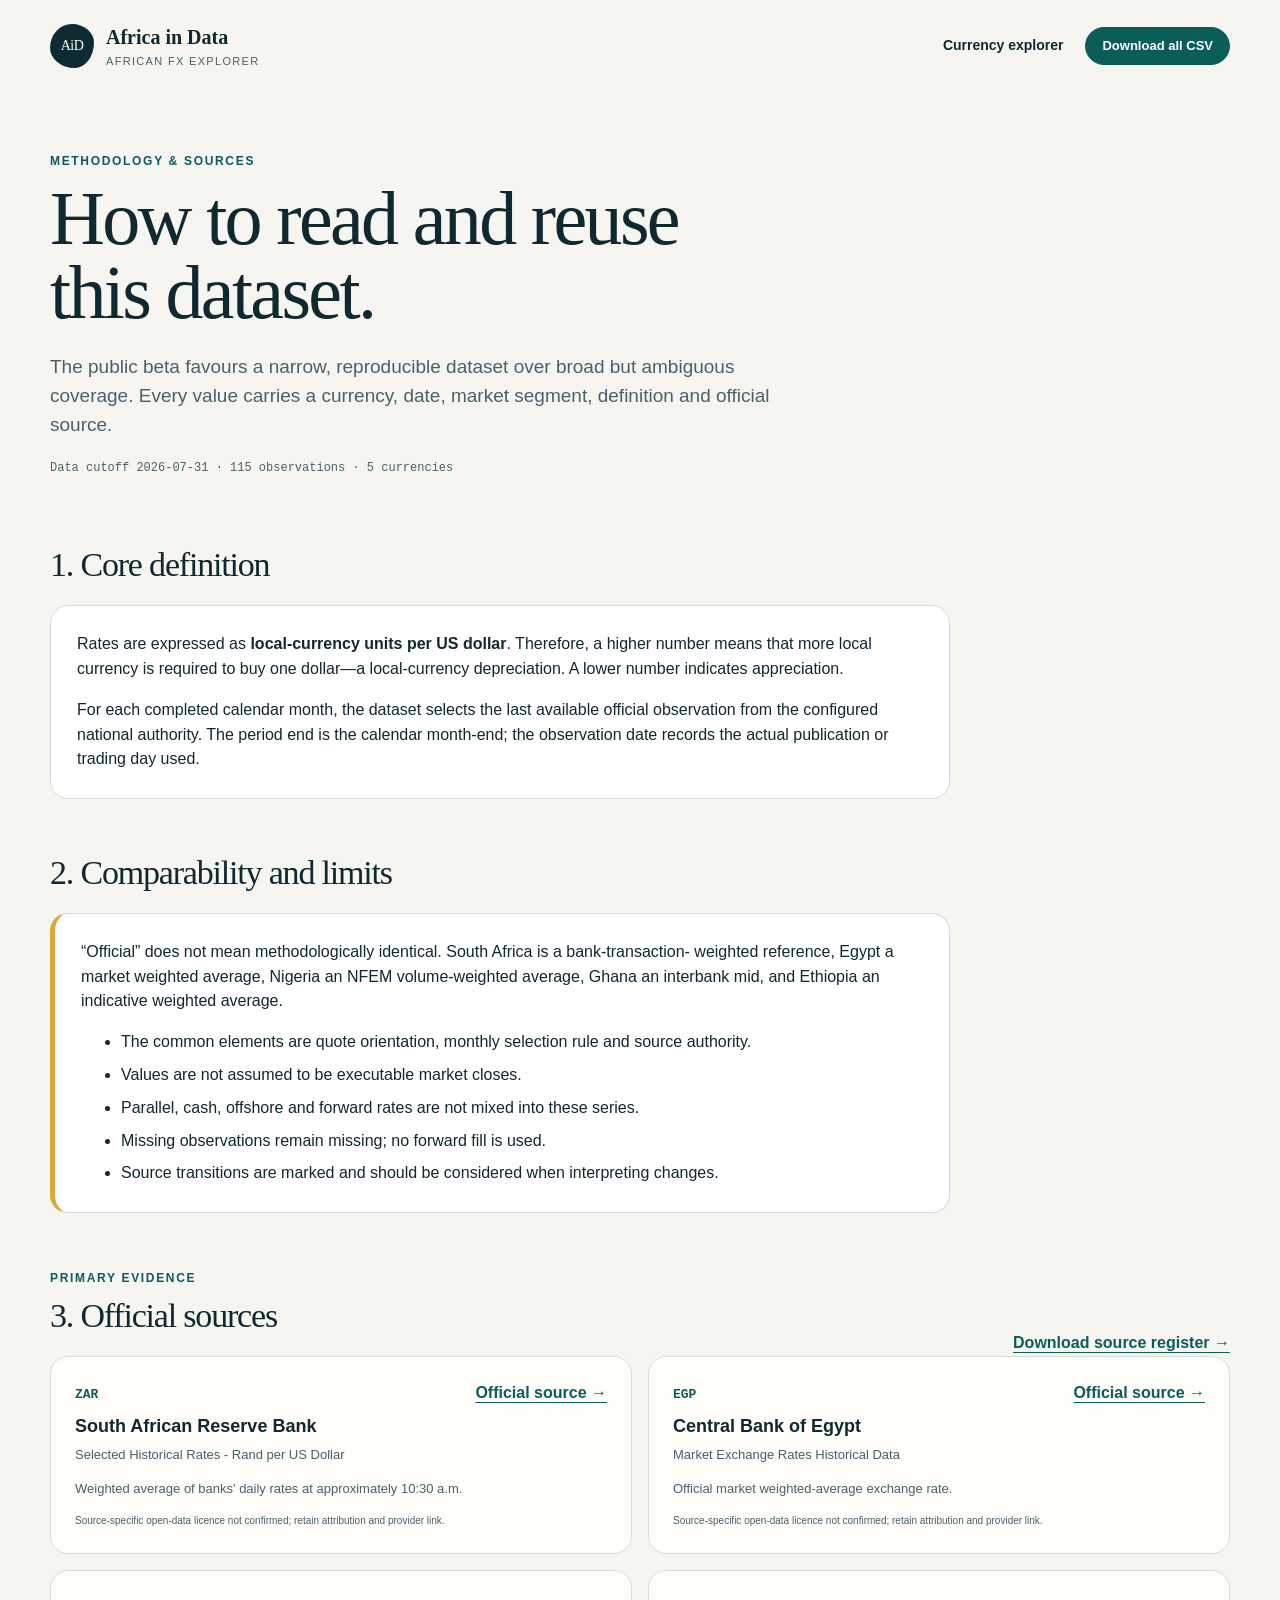
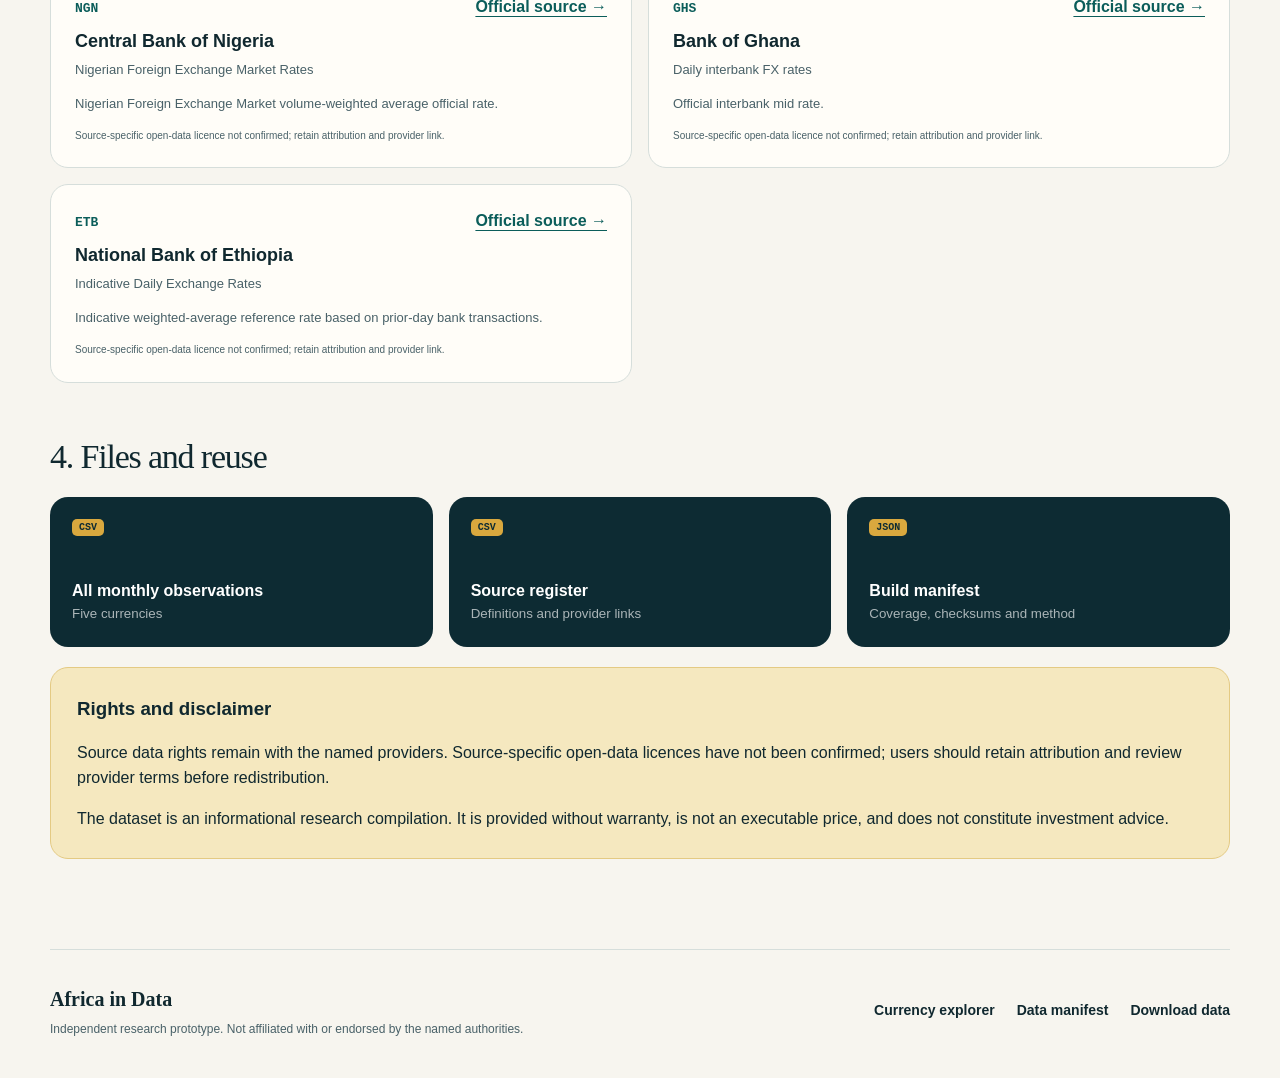
==== methodology.html @ 6bd26acb "Publish July 2026 African FX data" ====
<!doctype html>
<html lang="en">
  <head>
    <meta charset="utf-8" />
    <meta name="viewport" content="width=device-width, initial-scale=1" />
    <meta
      name="description"
      content="Methodology, definitions, coverage and official sources for the Africa in Data FX Explorer."
    />
    <meta name="theme-color" content="#0d2b33" />
    <title>Methodology &amp; sources — Africa in Data</title>
    <link rel="stylesheet" href="assets/styles.css" />
    <script src="assets/methodology.js" defer></script>
  </head>
  <body>
    <a class="skip-link" href="#methodology">Skip to methodology</a>
    <header class="site-header">
      <a class="brand" href="./" aria-label="Africa in Data home">
        <span class="brand-mark" aria-hidden="true">AiD</span>
        <span>
          <strong>Africa in Data</strong>
          <small>African FX Explorer</small>
        </span>
      </a>
      <nav aria-label="Primary navigation">
        <a href="./">Currency explorer</a>
        <a class="button button-small" href="data/fx_monthly.csv" download>Download all CSV</a>
      </nav>
    </header>

    <main id="methodology" class="methodology-page">
      <section class="methodology-hero">
        <p class="eyebrow">Methodology &amp; sources</p>
        <h1>How to read and reuse this dataset.</h1>
        <p>
          The public beta favours a narrow, reproducible dataset over broad but ambiguous coverage.
          Every value carries a currency, date, market segment, definition and official source.
        </p>
        <p id="methodology-status" class="data-status" aria-live="polite">Loading data manifest…</p>
      </section>

      <section class="method-section" aria-labelledby="definition-heading">
        <h2 id="definition-heading">1. Core definition</h2>
        <div class="prose-card">
          <p>
            Rates are expressed as <strong>local-currency units per US dollar</strong>. Therefore, a
            higher number means that more local currency is required to buy one dollar—a local-currency
            depreciation. A lower number indicates appreciation.
          </p>
          <p>
            For each completed calendar month, the dataset selects the last available official
            observation from the configured national authority. The period end is the calendar
            month-end; the observation date records the actual publication or trading day used.
          </p>
        </div>
      </section>

      <section class="method-section" aria-labelledby="comparison-heading">
        <h2 id="comparison-heading">2. Comparability and limits</h2>
        <div class="prose-card callout-card">
          <p>
            “Official” does not mean methodologically identical. South Africa is a bank-transaction-
            weighted reference, Egypt a market weighted average, Nigeria an NFEM volume-weighted
            average, Ghana an interbank mid, and Ethiopia an indicative weighted average.
          </p>
          <ul>
            <li>The common elements are quote orientation, monthly selection rule and source authority.</li>
            <li>Values are not assumed to be executable market closes.</li>
            <li>Parallel, cash, offshore and forward rates are not mixed into these series.</li>
            <li>Missing observations remain missing; no forward fill is used.</li>
            <li>Source transitions are marked and should be considered when interpreting changes.</li>
          </ul>
        </div>
      </section>

      <section class="method-section" aria-labelledby="sources-heading">
        <div class="section-heading">
          <div>
            <p class="eyebrow">Primary evidence</p>
            <h2 id="sources-heading">3. Official sources</h2>
          </div>
          <a class="text-link" href="data/sources.csv" download>Download source register →</a>
        </div>
        <div id="source-list" class="source-list"></div>
      </section>

      <section class="method-section" aria-labelledby="downloads-heading">
        <h2 id="downloads-heading">4. Files and reuse</h2>
        <div class="download-grid">
          <a class="download-card" href="data/fx_monthly.csv" download>
            <span>CSV</span><strong>All monthly observations</strong><small>Five currencies</small>
          </a>
          <a class="download-card" href="data/sources.csv" download>
            <span>CSV</span><strong>Source register</strong><small>Definitions and provider links</small>
          </a>
          <a class="download-card" href="data/manifest.json">
            <span>JSON</span><strong>Build manifest</strong><small>Coverage, checksums and method</small>
          </a>
        </div>
        <div class="prose-card rights-card">
          <h3>Rights and disclaimer</h3>
          <p id="rights-notice">
            Source data rights remain with the named providers. Source-specific open-data licences
            have not been confirmed. Retain attribution and review the provider's terms before
            redistributing the data.
          </p>
          <p>
            The dataset is an informational research compilation. It is provided without warranty,
            is not an executable price, and does not constitute investment advice.
          </p>
        </div>
      </section>
    </main>

    <footer>
      <div>
        <strong>Africa in Data</strong>
        <p>Independent research prototype. Not affiliated with or endorsed by the named authorities.</p>
      </div>
      <div class="footer-links">
        <a href="./">Currency explorer</a>
        <a href="data/manifest.json">Data manifest</a>
        <a href="data/fx_monthly.csv" download>Download data</a>
      </div>
    </footer>
  </body>
</html>
---- assets/styles.css ----
:root {
  --ink: #10282f;
  --ink-soft: #496168;
  --paper: #f7f5ef;
  --surface: #fffdf8;
  --surface-soft: #e9f0ed;
  --deep: #0d2b33;
  --teal: #137d78;
  --teal-dark: #0b5d5a;
  --gold: #d9a83e;
  --gold-soft: #f5e8bf;
  --line: #d6dedb;
  --danger: #9b3d32;
  --shadow: 0 18px 45px rgba(16, 40, 47, 0.08);
  --radius: 18px;
  --mono: ui-monospace, SFMono-Regular, Menlo, Monaco, Consolas, monospace;
  --sans: Inter, ui-sans-serif, -apple-system, BlinkMacSystemFont, "Segoe UI", sans-serif;
}

* {
  box-sizing: border-box;
}

html {
  scroll-behavior: smooth;
}

body {
  margin: 0;
  color: var(--ink);
  background: var(--paper);
  font-family: var(--sans);
  line-height: 1.55;
}

a {
  color: inherit;
}

button,
a {
  -webkit-tap-highlight-color: transparent;
}

button:focus-visible,
a:focus-visible,
[tabindex]:focus-visible {
  outline: 3px solid var(--gold);
  outline-offset: 3px;
}

.skip-link {
  position: fixed;
  z-index: 100;
  top: 12px;
  left: 12px;
  padding: 10px 14px;
  color: #fff;
  background: var(--deep);
  border-radius: 8px;
  transform: translateY(-160%);
}

.skip-link:focus {
  transform: translateY(0);
}

.site-header {
  width: min(1180px, calc(100% - 40px));
  margin: 0 auto;
  padding: 22px 0;
  display: flex;
  align-items: center;
  justify-content: space-between;
  gap: 24px;
}

.brand {
  display: inline-flex;
  align-items: center;
  gap: 12px;
  text-decoration: none;
}

.brand-mark {
  width: 44px;
  height: 44px;
  display: grid;
  place-items: center;
  color: #fff;
  background: var(--deep);
  border-radius: 50% 50% 44% 56% / 54% 42% 58% 46%;
  font-family: Georgia, serif;
  font-size: 14px;
  letter-spacing: -0.04em;
}

.brand strong,
.brand small {
  display: block;
}

.brand strong {
  font-family: Georgia, "Times New Roman", serif;
  font-size: 20px;
}

.brand small {
  color: var(--ink-soft);
  font-size: 11px;
  letter-spacing: 0.12em;
  text-transform: uppercase;
}

nav,
.footer-links {
  display: flex;
  align-items: center;
  gap: 22px;
}

nav a,
.footer-links a {
  font-size: 14px;
  font-weight: 650;
  text-decoration: none;
}

.button {
  display: inline-flex;
  align-items: center;
  justify-content: center;
  min-height: 46px;
  padding: 0 20px;
  color: #fff;
  background: var(--teal-dark);
  border: 1px solid var(--teal-dark);
  border-radius: 999px;
  font-weight: 700;
  text-decoration: none;
  transition: transform 160ms ease, background 160ms ease;
}

.button:hover {
  background: var(--deep);
  transform: translateY(-1px);
}

.button-small {
  min-height: 38px;
  padding: 0 16px;
  font-size: 13px;
}

.button-secondary {
  color: var(--teal-dark);
  background: transparent;
}

.button-secondary:hover {
  color: #fff;
}

.text-link {
  color: var(--teal-dark);
  font-weight: 750;
  text-underline-offset: 4px;
}

.hero {
  width: min(1180px, calc(100% - 40px));
  min-height: 520px;
  margin: 0 auto 72px;
  padding: 72px clamp(28px, 7vw, 88px);
  display: grid;
  grid-template-columns: minmax(0, 1.5fr) minmax(260px, 0.7fr);
  align-items: end;
  gap: 70px;
  color: #fff;
  background:
    radial-gradient(circle at 83% 14%, rgba(217, 168, 62, 0.28), transparent 26%),
    linear-gradient(135deg, #0d2b33 0%, #124850 63%, #176a67 100%);
  border-radius: 30px;
  overflow: hidden;
  position: relative;
}

.hero::before,
.hero::after {
  content: "";
  position: absolute;
  border: 1px solid rgba(255, 255, 255, 0.12);
  border-radius: 50%;
  pointer-events: none;
}

.hero::before {
  width: 360px;
  height: 360px;
  right: -110px;
  top: -130px;
}

.hero::after {
  width: 210px;
  height: 210px;
  right: 8px;
  top: -38px;
}

.hero-copy,
.orientation-card {
  position: relative;
  z-index: 1;
}

.eyebrow {
  margin: 0 0 10px;
  color: var(--teal-dark);
  font-size: 12px;
  font-weight: 800;
  letter-spacing: 0.14em;
  text-transform: uppercase;
}

.hero .eyebrow {
  color: #dfe9d1;
}

h1,
h2,
h3,
h4,
p {
  margin-top: 0;
}

h1,
h2 {
  font-family: Georgia, "Times New Roman", serif;
  font-weight: 500;
  letter-spacing: -0.035em;
}

h1 {
  max-width: 720px;
  margin-bottom: 22px;
  font-size: clamp(48px, 7vw, 86px);
  line-height: 0.98;
}

.hero-lede {
  max-width: 650px;
  margin-bottom: 30px;
  color: rgba(255, 255, 255, 0.82);
  font-size: clamp(17px, 2vw, 21px);
}

.hero-actions {
  display: flex;
  align-items: center;
  gap: 22px;
  flex-wrap: wrap;
}

.hero .button {
  color: var(--deep);
  background: var(--gold);
  border-color: var(--gold);
}

.hero .text-link {
  color: #fff;
}

.orientation-card {
  padding: 24px;
  display: flex;
  align-items: flex-start;
  gap: 18px;
  background: rgba(255, 255, 255, 0.1);
  border: 1px solid rgba(255, 255, 255, 0.16);
  border-radius: var(--radius);
  backdrop-filter: blur(12px);
}

.orientation-icon {
  color: var(--gold);
  font-family: Georgia, serif;
  font-size: 42px;
  line-height: 1;
}

.orientation-card strong {
  display: block;
  margin-bottom: 6px;
}

.orientation-card p {
  margin: 0;
  color: rgba(255, 255, 255, 0.78);
  font-size: 14px;
}

.explorer-section,
.principles,
.methodology-page,
footer {
  width: min(1180px, calc(100% - 40px));
  margin-right: auto;
  margin-left: auto;
}

.explorer-section {
  margin-bottom: 88px;
  scroll-margin-top: 24px;
}

.section-heading,
.currency-title-row,
.table-heading {
  display: flex;
  align-items: flex-end;
  justify-content: space-between;
  gap: 24px;
}

h2 {
  margin-bottom: 0;
  font-size: clamp(34px, 5vw, 54px);
  line-height: 1.05;
}

.data-status {
  margin: 0;
  color: var(--ink-soft);
  font-family: var(--mono);
  font-size: 12px;
}

.error-panel {
  margin-top: 24px;
  padding: 18px 20px;
  color: var(--danger);
  background: #f8e9e6;
  border: 1px solid #e7b6ae;
  border-radius: 12px;
}

.currency-tabs {
  margin: 34px 0 22px;
  display: grid;
  grid-template-columns: repeat(5, 1fr);
  gap: 10px;
}

.currency-tabs button {
  min-height: 66px;
  padding: 10px 14px;
  color: var(--ink);
  background: transparent;
  border: 1px solid var(--line);
  border-radius: 13px;
  cursor: pointer;
  font: inherit;
  text-align: left;
}

.currency-tabs button strong,
.currency-tabs button span {
  display: block;
}

.currency-tabs button strong {
  font-family: var(--mono);
  font-size: 17px;
}

.currency-tabs button span {
  color: var(--ink-soft);
  font-size: 11px;
}

.currency-tabs button[aria-selected="true"] {
  color: #fff;
  background: var(--deep);
  border-color: var(--deep);
}

.currency-tabs button[aria-selected="true"] span {
  color: rgba(255, 255, 255, 0.72);
}

.currency-panel {
  padding: clamp(24px, 4vw, 46px);
  background: var(--surface);
  border: 1px solid var(--line);
  border-radius: 26px;
  box-shadow: var(--shadow);
}

.currency-label {
  display: flex;
  align-items: center;
  gap: 12px;
  margin-bottom: 10px;
}

.currency-code {
  padding: 5px 9px;
  color: #fff;
  background: var(--teal-dark);
  border-radius: 6px;
  font-family: var(--mono);
  font-size: 13px;
  font-weight: 800;
}

.currency-country {
  color: var(--ink-soft);
  font-size: 14px;
}

.currency-panel h3 {
  margin-bottom: 6px;
  font-family: Georgia, "Times New Roman", serif;
  font-size: clamp(30px, 4vw, 44px);
  font-weight: 500;
}

.chart-subtitle {
  max-width: 760px;
  margin-bottom: 0;
  color: var(--ink-soft);
  font-size: 14px;
}

.metric-grid {
  margin: 32px 0;
  display: grid;
  grid-template-columns: repeat(4, 1fr);
  border-top: 1px solid var(--line);
  border-bottom: 1px solid var(--line);
}

.metric-card {
  padding: 22px 20px;
  border-right: 1px solid var(--line);
}

.metric-card:last-child {
  border-right: 0;
}

.metric-card span,
.metric-card small,
.metric-card strong {
  display: block;
}

.metric-card span {
  margin-bottom: 10px;
  color: var(--ink-soft);
  font-size: 12px;
  font-weight: 700;
}

.metric-card strong {
  margin-bottom: 5px;
  font-family: var(--mono);
  font-size: clamp(21px, 3vw, 28px);
}

.metric-card small {
  color: var(--ink-soft);
  font-size: 11px;
}

.chart-toolbar {
  display: flex;
  justify-content: space-between;
  gap: 18px;
  margin-bottom: 18px;
}

.segmented-control {
  display: inline-flex;
  padding: 3px;
  background: var(--surface-soft);
  border-radius: 10px;
}

.segmented-control button {
  padding: 7px 12px;
  color: var(--ink-soft);
  background: transparent;
  border: 0;
  border-radius: 8px;
  cursor: pointer;
  font: 700 12px var(--sans);
}

.segmented-control button[aria-pressed="true"] {
  color: var(--ink);
  background: #fff;
  box-shadow: 0 2px 8px rgba(16, 40, 47, 0.08);
}

.chart-shell {
  position: relative;
  min-height: 430px;
}

.chart {
  min-height: 430px;
}

.chart svg {
  width: 100%;
  height: auto;
  display: block;
  overflow: visible;
}

.chart-tooltip {
  position: absolute;
  z-index: 5;
  min-width: 176px;
  padding: 12px 14px;
  color: #fff;
  background: var(--deep);
  border-radius: 10px;
  box-shadow: 0 10px 30px rgba(16, 40, 47, 0.2);
  font-size: 12px;
  pointer-events: none;
  transform: translate(-50%, calc(-100% - 14px));
}

.chart-tooltip strong,
.chart-tooltip span {
  display: block;
}

.chart-tooltip strong {
  margin: 3px 0;
  font: 700 17px var(--mono);
}

.chart-tooltip span {
  color: rgba(255, 255, 255, 0.72);
}

.chart-note {
  margin: 8px 0 30px;
  color: var(--ink-soft);
  font-size: 12px;
}

.detail-grid {
  display: grid;
  grid-template-columns: minmax(280px, 0.72fr) minmax(0, 1.28fr);
  gap: 20px;
}

.source-card,
.table-card,
.prose-card {
  padding: 26px;
  background: #fff;
  border: 1px solid var(--line);
  border-radius: var(--radius);
}

.source-card h4,
.table-card h4 {
  margin-bottom: 18px;
  font-size: 20px;
}

dl {
  margin: 0 0 20px;
}

dl div {
  padding: 10px 0;
  display: grid;
  grid-template-columns: 110px 1fr;
  gap: 12px;
  border-top: 1px solid #e8eeeb;
}

dt {
  color: var(--ink-soft);
  font-size: 12px;
}

dd {
  margin: 0;
  font-size: 13px;
  font-weight: 650;
}

.source-transition-note {
  padding: 10px 12px;
  color: #654b0f;
  background: var(--gold-soft);
  border-radius: 9px;
  font-size: 11px;
}

.table-heading {
  margin-bottom: 14px;
}

.table-heading h4,
.table-heading p {
  margin-bottom: 0;
}

.table-heading > span {
  color: var(--ink-soft);
  font-size: 11px;
}

.table-scroll {
  overflow-x: auto;
}

table {
  width: 100%;
  border-collapse: collapse;
  font-size: 13px;
}

th,
td {
  padding: 11px 8px;
  border-bottom: 1px solid #e8eeeb;
  text-align: left;
  white-space: nowrap;
}

th {
  color: var(--ink-soft);
  font-size: 11px;
  letter-spacing: 0.04em;
  text-transform: uppercase;
}

.numeric {
  font-family: var(--mono);
  text-align: right;
}

.source-break-badge {
  margin-left: 6px;
  padding: 2px 5px;
  color: var(--deep);
  background: var(--gold-soft);
  border-radius: 5px;
  font-size: 9px;
  font-weight: 800;
  text-transform: uppercase;
}

.principles {
  margin-bottom: 88px;
  padding: 48px;
  display: grid;
  grid-template-columns: 0.75fr 1.25fr;
  gap: 54px;
  background: var(--surface-soft);
  border-radius: 26px;
}

.principle-grid {
  display: grid;
  grid-template-columns: repeat(3, 1fr);
  gap: 28px;
}

.principle-grid article > span {
  color: var(--teal-dark);
  font-family: var(--mono);
  font-size: 12px;
}

.principle-grid h3 {
  margin: 18px 0 9px;
  font-size: 17px;
}

.principle-grid p {
  margin-bottom: 0;
  color: var(--ink-soft);
  font-size: 13px;
}

.methodology-page {
  margin-top: 60px;
  margin-bottom: 90px;
}

.methodology-hero {
  max-width: 850px;
  margin-bottom: 70px;
}

.methodology-hero h1 {
  font-size: clamp(46px, 7vw, 76px);
}

.methodology-hero > p:not(.eyebrow, .data-status) {
  max-width: 760px;
  color: var(--ink-soft);
  font-size: 19px;
}

.method-section {
  margin: 0 0 56px;
}

.method-section > h2,
.method-section .section-heading h2 {
  margin-bottom: 22px;
  font-size: 34px;
}

.prose-card {
  max-width: 900px;
  font-size: 16px;
}

.prose-card p:last-child,
.prose-card ul:last-child {
  margin-bottom: 0;
}

.prose-card li + li {
  margin-top: 8px;
}

.callout-card {
  border-left: 5px solid var(--gold);
}

.source-list {
  display: grid;
  grid-template-columns: repeat(2, 1fr);
  gap: 16px;
}

.source-item {
  padding: 24px;
  background: var(--surface);
  border: 1px solid var(--line);
  border-radius: var(--radius);
}

.source-item header {
  display: flex;
  align-items: flex-start;
  justify-content: space-between;
  gap: 18px;
}

.source-item code {
  color: var(--teal-dark);
  font-family: var(--mono);
  font-size: 13px;
  font-weight: 800;
}

.source-item h3 {
  margin: 8px 0 4px;
  font-size: 18px;
}

.source-item p {
  margin-bottom: 14px;
  color: var(--ink-soft);
  font-size: 13px;
}

.source-item small {
  display: block;
  margin-top: 14px;
  color: var(--ink-soft);
  font-size: 10px;
}

.download-grid {
  margin-bottom: 20px;
  display: grid;
  grid-template-columns: repeat(3, 1fr);
  gap: 16px;
}

.download-card {
  min-height: 150px;
  padding: 22px;
  display: flex;
  flex-direction: column;
  background: var(--deep);
  color: #fff;
  border-radius: var(--radius);
  text-decoration: none;
}

.download-card span {
  align-self: flex-start;
  padding: 3px 7px;
  color: var(--deep);
  background: var(--gold);
  border-radius: 5px;
  font: 800 10px var(--mono);
}

.download-card strong {
  margin-top: auto;
  font-size: 16px;
}

.download-card small {
  color: rgba(255, 255, 255, 0.65);
}

.rights-card {
  max-width: none;
  background: var(--gold-soft);
  border-color: #e4ca83;
}

footer {
  margin-bottom: 30px;
  padding: 34px 0 10px;
  display: grid;
  grid-template-columns: 1fr auto;
  gap: 24px;
  border-top: 1px solid var(--line);
}

footer strong {
  font-family: Georgia, serif;
  font-size: 20px;
}

footer p {
  margin: 5px 0 0;
  color: var(--ink-soft);
  font-size: 12px;
}

.rights-note {
  grid-column: 1 / -1;
}

@media (max-width: 900px) {
  .hero,
  .principles {
    grid-template-columns: 1fr;
  }

  .hero {
    gap: 42px;
  }

  .currency-tabs {
    grid-template-columns: repeat(3, 1fr);
  }

  .metric-grid {
    grid-template-columns: repeat(2, 1fr);
  }

  .metric-card:nth-child(2) {
    border-right: 0;
  }

  .metric-card:nth-child(-n + 2) {
    border-bottom: 1px solid var(--line);
  }

  .detail-grid,
  .source-list {
    grid-template-columns: 1fr;
  }

  .principle-grid {
    grid-template-columns: repeat(3, 1fr);
  }
}

@media (max-width: 650px) {
  .site-header {
    align-items: flex-start;
  }

  .site-header nav > a:not(.button) {
    display: none;
  }

  .hero,
  .explorer-section,
  .principles,
  .methodology-page,
  footer,
  .site-header {
    width: min(100% - 24px, 1180px);
  }

  .hero {
    min-height: 0;
    margin-bottom: 50px;
    padding: 52px 24px 28px;
    border-radius: 22px;
  }

  h1 {
    font-size: 48px;
  }

  .section-heading,
  .currency-title-row,
  .chart-toolbar,
  .table-heading {
    align-items: flex-start;
    flex-direction: column;
  }

  .currency-tabs {
    display: flex;
    overflow-x: auto;
    scroll-snap-type: x mandatory;
  }

  .currency-tabs button {
    min-width: 120px;
    scroll-snap-align: start;
  }

  .currency-panel {
    padding: 22px 16px;
    border-radius: 18px;
  }

  .metric-card {
    padding: 18px 10px;
  }

  .metric-card strong {
    font-size: 20px;
  }

  .chart-toolbar {
    gap: 10px;
  }

  .chart-shell,
  .chart {
    min-height: 330px;
  }

  .principles {
    padding: 30px 22px;
  }

  .principle-grid,
  .download-grid {
    grid-template-columns: 1fr;
  }

  footer {
    grid-template-columns: 1fr;
  }

  .footer-links {
    align-items: flex-start;
    flex-direction: column;
    gap: 10px;
  }

  .rights-note {
    grid-column: auto;
  }
}

@media (prefers-reduced-motion: reduce) {
  html {
    scroll-behavior: auto;
  }

  *,
  *::before,
  *::after {
    transition-duration: 0.01ms !important;
  }
}
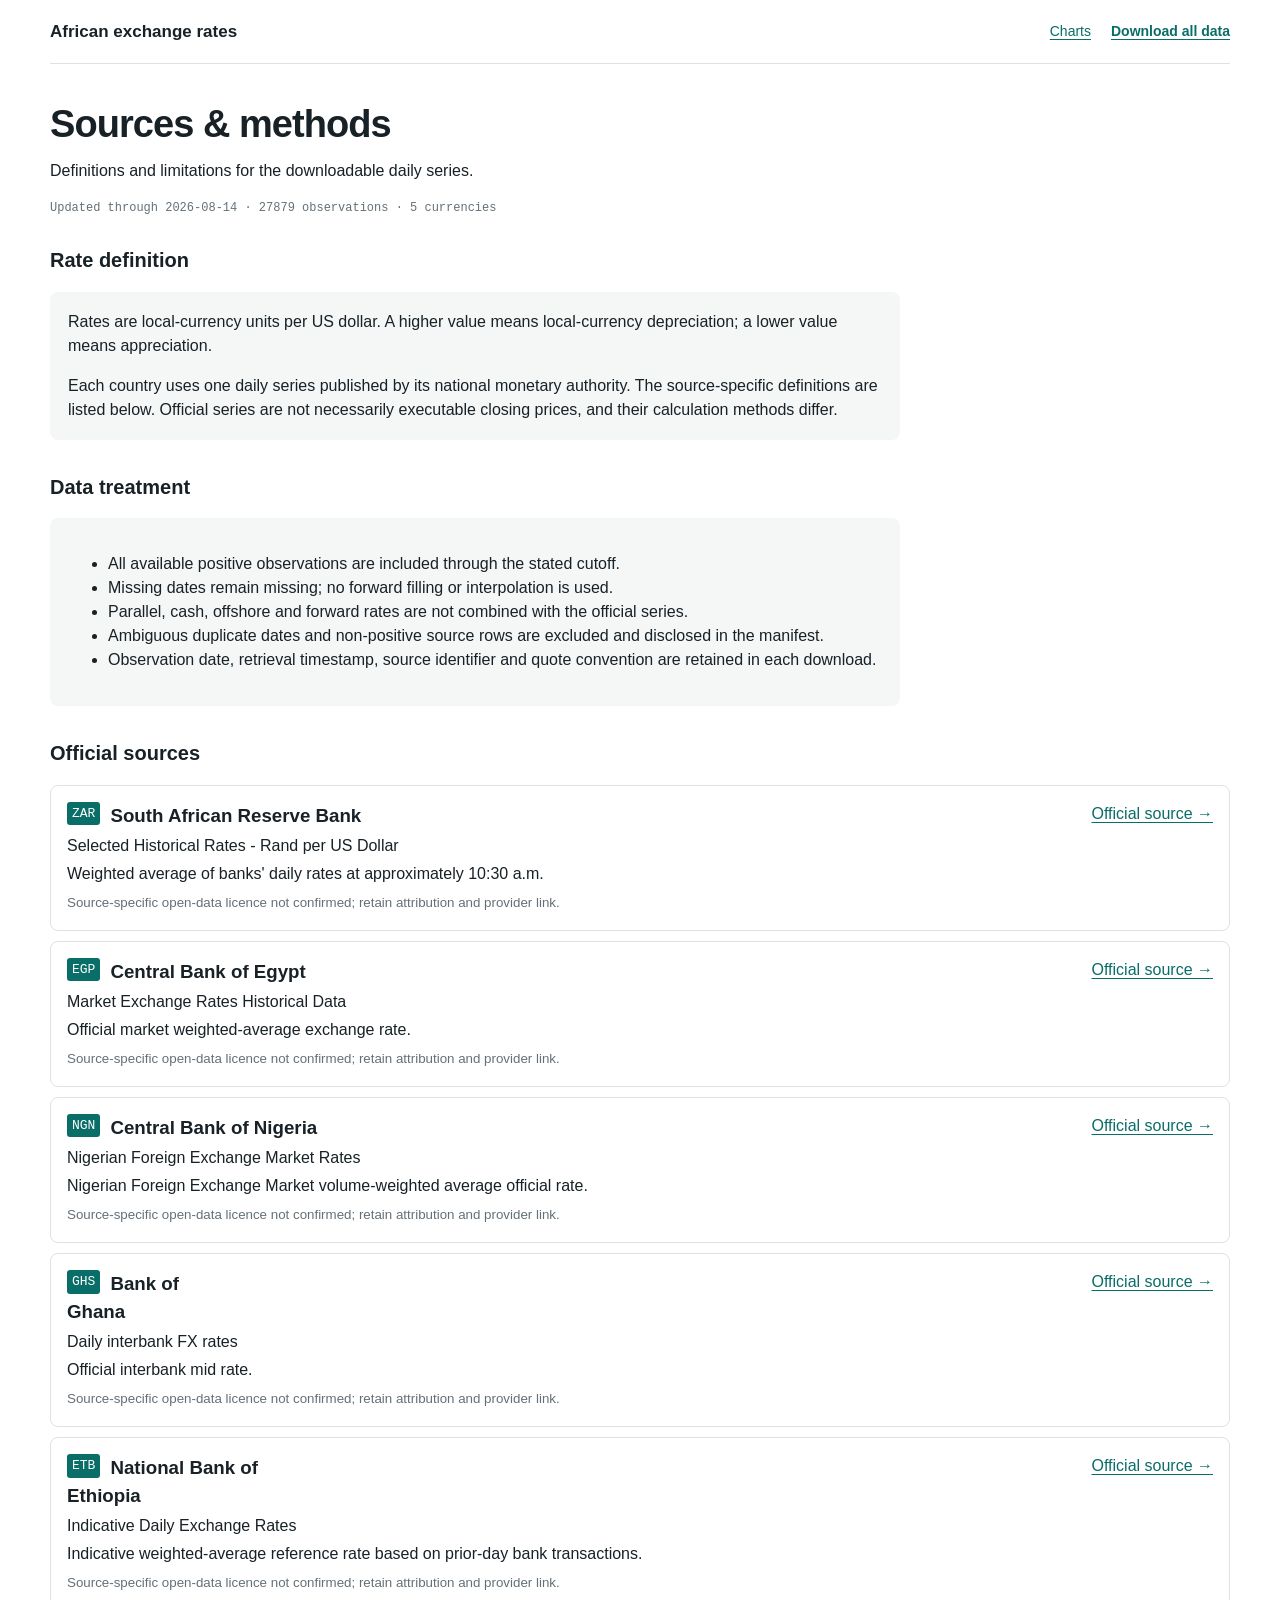
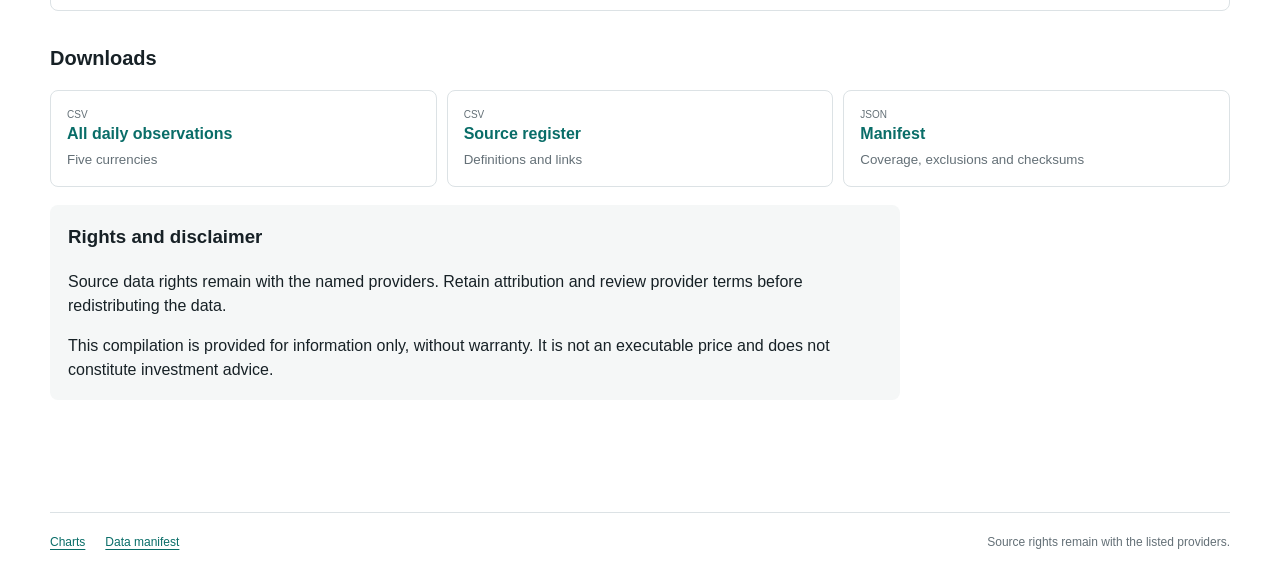
==== commit d1b05c3e: "Publish daily full-history FX data" ====
--- a/methodology.html
+++ b/methodology.html
@@ -3,125 +3,66 @@
   <head>
     <meta charset="utf-8" />
     <meta name="viewport" content="width=device-width, initial-scale=1" />
-    <meta
-      name="description"
-      content="Methodology, definitions, coverage and official sources for the Africa in Data FX Explorer."
-    />
-    <meta name="theme-color" content="#0d2b33" />
-    <title>Methodology &amp; sources — Africa in Data</title>
+    <meta name="description" content="Definitions, sources and download information for the African exchange-rate dataset." />
+    <title>Sources &amp; methods — African exchange rates</title>
     <link rel="stylesheet" href="assets/styles.css" />
     <script src="assets/methodology.js" defer></script>
   </head>
   <body>
-    <a class="skip-link" href="#methodology">Skip to methodology</a>
+    <a class="skip-link" href="#methodology">Skip to methods</a>
     <header class="site-header">
-      <a class="brand" href="./" aria-label="Africa in Data home">
-        <span class="brand-mark" aria-hidden="true">AiD</span>
-        <span>
-          <strong>Africa in Data</strong>
-          <small>African FX Explorer</small>
-        </span>
-      </a>
-      <nav aria-label="Primary navigation">
-        <a href="./">Currency explorer</a>
-        <a class="button button-small" href="data/fx_monthly.csv" download>Download all CSV</a>
-      </nav>
+      <a class="site-title" href="./">African exchange rates</a>
+      <nav aria-label="Main navigation"><a href="./">Charts</a><a class="download-link" href="data/fx_daily.csv" download>Download all data</a></nav>
     </header>
 
     <main id="methodology" class="methodology-page">
-      <section class="methodology-hero">
-        <p class="eyebrow">Methodology &amp; sources</p>
-        <h1>How to read and reuse this dataset.</h1>
-        <p>
-          The public beta favours a narrow, reproducible dataset over broad but ambiguous coverage.
-          Every value carries a currency, date, market segment, definition and official source.
-        </p>
-        <p id="methodology-status" class="data-status" aria-live="polite">Loading data manifest…</p>
-      </section>
+      <header>
+        <h1>Sources &amp; methods</h1>
+        <p>Definitions and limitations for the downloadable daily series.</p>
+        <p id="methodology-status" class="data-status" aria-live="polite">Loading manifest…</p>
+      </header>
 
-      <section class="method-section" aria-labelledby="definition-heading">
-        <h2 id="definition-heading">1. Core definition</h2>
+      <section aria-labelledby="definition-heading">
+        <h2 id="definition-heading">Rate definition</h2>
         <div class="prose-card">
-          <p>
-            Rates are expressed as <strong>local-currency units per US dollar</strong>. Therefore, a
-            higher number means that more local currency is required to buy one dollar—a local-currency
-            depreciation. A lower number indicates appreciation.
-          </p>
-          <p>
-            For each completed calendar month, the dataset selects the last available official
-            observation from the configured national authority. The period end is the calendar
-            month-end; the observation date records the actual publication or trading day used.
-          </p>
+          <p>Rates are local-currency units per US dollar. A higher value means local-currency depreciation; a lower value means appreciation.</p>
+          <p>Each country uses one daily series published by its national monetary authority. The source-specific definitions are listed below. Official series are not necessarily executable closing prices, and their calculation methods differ.</p>
         </div>
       </section>
 
-      <section class="method-section" aria-labelledby="comparison-heading">
-        <h2 id="comparison-heading">2. Comparability and limits</h2>
-        <div class="prose-card callout-card">
-          <p>
-            “Official” does not mean methodologically identical. South Africa is a bank-transaction-
-            weighted reference, Egypt a market weighted average, Nigeria an NFEM volume-weighted
-            average, Ghana an interbank mid, and Ethiopia an indicative weighted average.
-          </p>
+      <section aria-labelledby="treatment-heading">
+        <h2 id="treatment-heading">Data treatment</h2>
+        <div class="prose-card">
           <ul>
-            <li>The common elements are quote orientation, monthly selection rule and source authority.</li>
-            <li>Values are not assumed to be executable market closes.</li>
-            <li>Parallel, cash, offshore and forward rates are not mixed into these series.</li>
-            <li>Missing observations remain missing; no forward fill is used.</li>
-            <li>Source transitions are marked and should be considered when interpreting changes.</li>
+            <li>All available positive observations are included through the stated cutoff.</li>
+            <li>Missing dates remain missing; no forward filling or interpolation is used.</li>
+            <li>Parallel, cash, offshore and forward rates are not combined with the official series.</li>
+            <li>Ambiguous duplicate dates and non-positive source rows are excluded and disclosed in the manifest.</li>
+            <li>Observation date, retrieval timestamp, source identifier and quote convention are retained in each download.</li>
           </ul>
         </div>
       </section>
 
-      <section class="method-section" aria-labelledby="sources-heading">
-        <div class="section-heading">
-          <div>
-            <p class="eyebrow">Primary evidence</p>
-            <h2 id="sources-heading">3. Official sources</h2>
-          </div>
-          <a class="text-link" href="data/sources.csv" download>Download source register →</a>
-        </div>
+      <section aria-labelledby="sources-heading">
+        <h2 id="sources-heading">Official sources</h2>
         <div id="source-list" class="source-list"></div>
       </section>
 
-      <section class="method-section" aria-labelledby="downloads-heading">
-        <h2 id="downloads-heading">4. Files and reuse</h2>
+      <section aria-labelledby="downloads-heading">
+        <h2 id="downloads-heading">Downloads</h2>
         <div class="download-grid">
-          <a class="download-card" href="data/fx_monthly.csv" download>
-            <span>CSV</span><strong>All monthly observations</strong><small>Five currencies</small>
-          </a>
-          <a class="download-card" href="data/sources.csv" download>
-            <span>CSV</span><strong>Source register</strong><small>Definitions and provider links</small>
-          </a>
-          <a class="download-card" href="data/manifest.json">
-            <span>JSON</span><strong>Build manifest</strong><small>Coverage, checksums and method</small>
-          </a>
+          <a class="download-card" href="data/fx_daily.csv" download><span>CSV</span><strong>All daily observations</strong><small>Five currencies</small></a>
+          <a class="download-card" href="data/sources.csv" download><span>CSV</span><strong>Source register</strong><small>Definitions and links</small></a>
+          <a class="download-card" href="data/manifest.json"><span>JSON</span><strong>Manifest</strong><small>Coverage, exclusions and checksums</small></a>
         </div>
-        <div class="prose-card rights-card">
+        <div class="prose-card">
           <h3>Rights and disclaimer</h3>
-          <p id="rights-notice">
-            Source data rights remain with the named providers. Source-specific open-data licences
-            have not been confirmed. Retain attribution and review the provider's terms before
-            redistributing the data.
-          </p>
-          <p>
-            The dataset is an informational research compilation. It is provided without warranty,
-            is not an executable price, and does not constitute investment advice.
-          </p>
+          <p id="rights-notice">Source data rights remain with the named providers. Retain attribution and review provider terms before redistributing the data.</p>
+          <p>This compilation is provided for information only, without warranty. It is not an executable price and does not constitute investment advice.</p>
         </div>
       </section>
     </main>
 
-    <footer>
-      <div>
-        <strong>Africa in Data</strong>
-        <p>Independent research prototype. Not affiliated with or endorsed by the named authorities.</p>
-      </div>
-      <div class="footer-links">
-        <a href="./">Currency explorer</a>
-        <a href="data/manifest.json">Data manifest</a>
-        <a href="data/fx_monthly.csv" download>Download data</a>
-      </div>
-    </footer>
+    <footer><a href="./">Charts</a><a href="data/manifest.json">Data manifest</a><span>Source rights remain with the listed providers.</span></footer>
   </body>
 </html>
--- a/assets/styles.css
+++ b/assets/styles.css
@@ -1,998 +1,130 @@
 :root {
-  --ink: #10282f;
-  --ink-soft: #496168;
-  --paper: #f7f5ef;
-  --surface: #fffdf8;
-  --surface-soft: #e9f0ed;
-  --deep: #0d2b33;
-  --teal: #137d78;
-  --teal-dark: #0b5d5a;
-  --gold: #d9a83e;
-  --gold-soft: #f5e8bf;
-  --line: #d6dedb;
-  --danger: #9b3d32;
-  --shadow: 0 18px 45px rgba(16, 40, 47, 0.08);
-  --radius: 18px;
+  --ink: #172126;
+  --muted: #647077;
+  --line: #dce2e5;
+  --soft: #f5f7f7;
+  --accent: #096d68;
+  --accent-soft: #e6f1ef;
+  --appreciation: #087b5a;
+  --depreciation: #b0473c;
+  --sans: Inter, ui-sans-serif, -apple-system, BlinkMacSystemFont, "Segoe UI", sans-serif;
   --mono: ui-monospace, SFMono-Regular, Menlo, Monaco, Consolas, monospace;
-  --sans: Inter, ui-sans-serif, -apple-system, BlinkMacSystemFont, "Segoe UI", sans-serif;
 }
 
-* {
-  box-sizing: border-box;
+* { box-sizing: border-box; }
+body { margin: 0; color: var(--ink); background: #fff; font-family: var(--sans); line-height: 1.5; }
+a { color: var(--accent); text-underline-offset: 3px; }
+button, a { -webkit-tap-highlight-color: transparent; }
+button:focus-visible, a:focus-visible, [tabindex]:focus-visible { outline: 3px solid #e4b94f; outline-offset: 3px; }
+.skip-link { position: fixed; z-index: 20; top: 8px; left: 8px; padding: 8px 12px; color: #fff; background: #111; transform: translateY(-160%); }
+.skip-link:focus { transform: translateY(0); }
+
+.site-header, .page-shell, footer, .methodology-page { width: min(1180px, calc(100% - 36px)); margin-inline: auto; }
+.site-header { min-height: 64px; display: flex; align-items: center; justify-content: space-between; gap: 24px; border-bottom: 1px solid var(--line); }
+.site-title { color: var(--ink); font-size: 17px; font-weight: 750; text-decoration: none; }
+nav { display: flex; align-items: center; gap: 20px; font-size: 14px; }
+.download-link { font-weight: 700; }
+.download-button { display: inline-flex; min-height: 40px; padding: 8px 14px; align-items: center; border: 1px solid var(--accent); border-radius: 7px; text-decoration: none; }
+
+.intro { padding: 30px 0 20px; display: flex; justify-content: space-between; align-items: end; gap: 30px; }
+h1, h2, h3, p { margin-top: 0; }
+h1 { margin-bottom: 6px; font-size: clamp(26px, 4vw, 38px); letter-spacing: -0.025em; }
+.intro p { margin-bottom: 0; color: var(--muted); }
+.orientation { max-width: 410px; padding: 10px 12px; font-size: 13px; background: var(--soft); border-left: 3px solid var(--accent); }
+.data-status { margin: 2px 0 16px; color: var(--muted); font-family: var(--mono); font-size: 12px; }
+.error-panel { margin-bottom: 18px; padding: 12px; color: #8b3028; background: #fae9e7; border: 1px solid #eec4c0; }
+
+.currency-tabs { display: flex; gap: 6px; margin-bottom: 18px; overflow-x: auto; }
+.currency-tabs button { min-width: 94px; padding: 9px 14px; color: var(--muted); background: #fff; border: 1px solid var(--line); border-radius: 7px; cursor: pointer; text-align: left; }
+.currency-tabs button strong, .currency-tabs button span { display: block; }
+.currency-tabs button strong { color: var(--ink); font-size: 15px; }
+.currency-tabs button span { font-size: 10px; letter-spacing: .08em; }
+.currency-tabs button[aria-selected="true"] { background: var(--accent-soft); border-color: var(--accent); }
+
+.currency-panel { padding: 22px; border: 1px solid var(--line); border-radius: 10px; }
+.currency-heading, .table-heading { display: flex; justify-content: space-between; align-items: start; gap: 20px; }
+.currency-heading h2 { margin-bottom: 4px; font-size: clamp(22px, 3vw, 30px); }
+.currency-label { display: flex; align-items: center; gap: 9px; margin-bottom: 5px; color: var(--muted); font-size: 13px; }
+.currency-label strong { padding: 2px 6px; color: #fff; background: var(--accent); border-radius: 4px; font-family: var(--mono); }
+.chart-subtitle { margin-bottom: 0; color: var(--muted); font-size: 13px; }
+
+.metric-grid { display: grid; grid-template-columns: repeat(5, minmax(0, 1fr)); margin: 22px 0; border: 1px solid var(--line); border-radius: 8px; overflow: hidden; }
+.metric-grid > div { min-height: 106px; padding: 14px; border-right: 1px solid var(--line); }
+.metric-grid > div:last-child { border-right: 0; }
+.metric-grid span, .metric-grid small, .metric-grid strong { display: block; }
+.metric-grid span { color: var(--muted); font-size: 11px; text-transform: uppercase; letter-spacing: .05em; }
+.metric-grid strong { margin: 7px 0 4px; font-size: 21px; }
+.metric-grid small { color: var(--muted); font-size: 11px; }
+.metric-grid strong[data-direction="depreciation"] { color: var(--depreciation); }
+.metric-grid strong[data-direction="appreciation"] { color: var(--appreciation); }
+
+.chart-toolbar { display: flex; justify-content: space-between; gap: 14px; margin-bottom: 10px; }
+.segmented-control { display: inline-flex; padding: 2px; background: var(--soft); border: 1px solid var(--line); border-radius: 7px; }
+.segmented-control button { min-height: 32px; padding: 5px 11px; color: var(--muted); background: transparent; border: 0; border-radius: 5px; cursor: pointer; }
+.segmented-control button[aria-pressed="true"] { color: var(--ink); background: #fff; box-shadow: 0 1px 3px rgba(0,0,0,.1); }
+.chart-shell { position: relative; min-height: 350px; }
+.chart svg { display: block; width: 100%; height: auto; min-height: 350px; }
+.grid-line { stroke: #e7ebed; stroke-width: 1; }
+.axis-label { fill: var(--muted); font-family: var(--mono); font-size: 10px; }
+.baseline { stroke: #8c969b; stroke-width: 1; stroke-dasharray: 5 5; }
+.data-line { fill: none; stroke: var(--accent); stroke-width: 2.5; stroke-linecap: round; stroke-linejoin: round; }
+.hover-guide { stroke: #354248; stroke-width: 1; stroke-dasharray: 3 4; }
+.hover-point { fill: #fff; stroke: var(--accent); stroke-width: 3; }
+.chart-tooltip { position: absolute; z-index: 5; width: 200px; padding: 9px 11px; color: #fff; background: rgba(23,33,38,.94); border-radius: 6px; pointer-events: none; font-size: 11px; }
+.chart-tooltip span, .chart-tooltip strong { display: block; }
+.chart-tooltip strong { margin: 2px 0; font-size: 13px; }
+.chart-note { margin: 4px 0 22px; color: var(--muted); font-size: 12px; }
+
+.lower-grid { display: grid; grid-template-columns: minmax(260px, .75fr) minmax(0, 1.25fr); gap: 18px; }
+.source-panel, .table-panel { padding: 18px; background: var(--soft); border-radius: 8px; }
+.source-panel h3, .table-panel h3 { margin-bottom: 14px; font-size: 16px; }
+dl { margin: 0 0 14px; }
+dl div { padding: 7px 0; border-bottom: 1px solid var(--line); }
+dt { color: var(--muted); font-size: 10px; text-transform: uppercase; letter-spacing: .06em; }
+dd { margin: 2px 0 0; font-size: 12px; }
+.quality-note { padding: 8px; color: #735317; background: #fff4d8; font-size: 11px; }
+.table-heading span { color: var(--muted); font-size: 11px; }
+.table-scroll { max-height: 360px; overflow: auto; }
+table { width: 100%; border-collapse: collapse; font-size: 12px; }
+th, td { padding: 8px 7px; border-bottom: 1px solid var(--line); text-align: left; }
+th { position: sticky; top: 0; color: var(--muted); background: var(--soft); font-size: 10px; text-transform: uppercase; }
+.numeric { text-align: right; font-family: var(--mono); }
+
+footer { margin-top: 30px; padding: 20px 0 34px; display: flex; gap: 20px; flex-wrap: wrap; color: var(--muted); border-top: 1px solid var(--line); font-size: 12px; }
+footer span { margin-left: auto; }
+
+.methodology-page { padding: 32px 0 50px; }
+.methodology-page > header { max-width: 760px; margin-bottom: 28px; }
+.methodology-page section { margin-bottom: 32px; }
+.methodology-page h2 { font-size: 20px; }
+.prose-card { max-width: 850px; padding: 18px; background: var(--soft); border-radius: 8px; }
+.prose-card p:last-child { margin-bottom: 0; }
+.source-list { display: grid; gap: 10px; }
+.source-item { padding: 16px; border: 1px solid var(--line); border-radius: 8px; }
+.source-item header { display: flex; align-items: start; justify-content: space-between; gap: 16px; }
+.source-item h3, .source-item p { margin-bottom: 4px; }
+.source-item code { float: left; margin-right: 10px; padding: 2px 5px; color: #fff; background: var(--accent); border-radius: 3px; }
+.source-item small { color: var(--muted); }
+.download-grid { display: grid; grid-template-columns: repeat(3, 1fr); gap: 10px; margin-bottom: 18px; }
+.download-card { padding: 16px; border: 1px solid var(--line); border-radius: 8px; text-decoration: none; }
+.download-card span, .download-card strong, .download-card small { display: block; }
+.download-card span { color: var(--muted); font-size: 10px; }
+.download-card small { margin-top: 4px; color: var(--muted); }
+
+@media (max-width: 800px) {
+  .intro { align-items: start; flex-direction: column; }
+  .metric-grid { grid-template-columns: repeat(2, 1fr); }
+  .metric-grid > div { border-bottom: 1px solid var(--line); }
+  .lower-grid, .download-grid { grid-template-columns: 1fr; }
+  footer span { width: 100%; margin-left: 0; }
 }
 
-html {
-  scroll-behavior: smooth;
+@media (max-width: 540px) {
+  .site-header { align-items: start; padding: 14px 0; flex-direction: column; }
+  nav { width: 100%; justify-content: space-between; }
+  .currency-panel { padding: 14px; }
+  .currency-heading, .chart-toolbar { align-items: stretch; flex-direction: column; }
+  .metric-grid { grid-template-columns: 1fr; }
+  .metric-grid > div { min-height: auto; border-right: 0; }
+  .segmented-control { overflow-x: auto; }
 }
-
-body {
-  margin: 0;
-  color: var(--ink);
-  background: var(--paper);
-  font-family: var(--sans);
-  line-height: 1.55;
-}
-
-a {
-  color: inherit;
-}
-
-button,
-a {
-  -webkit-tap-highlight-color: transparent;
-}
-
-button:focus-visible,
-a:focus-visible,
-[tabindex]:focus-visible {
-  outline: 3px solid var(--gold);
-  outline-offset: 3px;
-}
-
-.skip-link {
-  position: fixed;
-  z-index: 100;
-  top: 12px;
-  left: 12px;
-  padding: 10px 14px;
-  color: #fff;
-  background: var(--deep);
-  border-radius: 8px;
-  transform: translateY(-160%);
-}
-
-.skip-link:focus {
-  transform: translateY(0);
-}
-
-.site-header {
-  width: min(1180px, calc(100% - 40px));
-  margin: 0 auto;
-  padding: 22px 0;
-  display: flex;
-  align-items: center;
-  justify-content: space-between;
-  gap: 24px;
-}
-
-.brand {
-  display: inline-flex;
-  align-items: center;
-  gap: 12px;
-  text-decoration: none;
-}
-
-.brand-mark {
-  width: 44px;
-  height: 44px;
-  display: grid;
-  place-items: center;
-  color: #fff;
-  background: var(--deep);
-  border-radius: 50% 50% 44% 56% / 54% 42% 58% 46%;
-  font-family: Georgia, serif;
-  font-size: 14px;
-  letter-spacing: -0.04em;
-}
-
-.brand strong,
-.brand small {
-  display: block;
-}
-
-.brand strong {
-  font-family: Georgia, "Times New Roman", serif;
-  font-size: 20px;
-}
-
-.brand small {
-  color: var(--ink-soft);
-  font-size: 11px;
-  letter-spacing: 0.12em;
-  text-transform: uppercase;
-}
-
-nav,
-.footer-links {
-  display: flex;
-  align-items: center;
-  gap: 22px;
-}
-
-nav a,
-.footer-links a {
-  font-size: 14px;
-  font-weight: 650;
-  text-decoration: none;
-}
-
-.button {
-  display: inline-flex;
-  align-items: center;
-  justify-content: center;
-  min-height: 46px;
-  padding: 0 20px;
-  color: #fff;
-  background: var(--teal-dark);
-  border: 1px solid var(--teal-dark);
-  border-radius: 999px;
-  font-weight: 700;
-  text-decoration: none;
-  transition: transform 160ms ease, background 160ms ease;
-}
-
-.button:hover {
-  background: var(--deep);
-  transform: translateY(-1px);
-}
-
-.button-small {
-  min-height: 38px;
-  padding: 0 16px;
-  font-size: 13px;
-}
-
-.button-secondary {
-  color: var(--teal-dark);
-  background: transparent;
-}
-
-.button-secondary:hover {
-  color: #fff;
-}
-
-.text-link {
-  color: var(--teal-dark);
-  font-weight: 750;
-  text-underline-offset: 4px;
-}
-
-.hero {
-  width: min(1180px, calc(100% - 40px));
-  min-height: 520px;
-  margin: 0 auto 72px;
-  padding: 72px clamp(28px, 7vw, 88px);
-  display: grid;
-  grid-template-columns: minmax(0, 1.5fr) minmax(260px, 0.7fr);
-  align-items: end;
-  gap: 70px;
-  color: #fff;
-  background:
-    radial-gradient(circle at 83% 14%, rgba(217, 168, 62, 0.28), transparent 26%),
-    linear-gradient(135deg, #0d2b33 0%, #124850 63%, #176a67 100%);
-  border-radius: 30px;
-  overflow: hidden;
-  position: relative;
-}
-
-.hero::before,
-.hero::after {
-  content: "";
-  position: absolute;
-  border: 1px solid rgba(255, 255, 255, 0.12);
-  border-radius: 50%;
-  pointer-events: none;
-}
-
-.hero::before {
-  width: 360px;
-  height: 360px;
-  right: -110px;
-  top: -130px;
-}
-
-.hero::after {
-  width: 210px;
-  height: 210px;
-  right: 8px;
-  top: -38px;
-}
-
-.hero-copy,
-.orientation-card {
-  position: relative;
-  z-index: 1;
-}
-
-.eyebrow {
-  margin: 0 0 10px;
-  color: var(--teal-dark);
-  font-size: 12px;
-  font-weight: 800;
-  letter-spacing: 0.14em;
-  text-transform: uppercase;
-}
-
-.hero .eyebrow {
-  color: #dfe9d1;
-}
-
-h1,
-h2,
-h3,
-h4,
-p {
-  margin-top: 0;
-}
-
-h1,
-h2 {
-  font-family: Georgia, "Times New Roman", serif;
-  font-weight: 500;
-  letter-spacing: -0.035em;
-}
-
-h1 {
-  max-width: 720px;
-  margin-bottom: 22px;
-  font-size: clamp(48px, 7vw, 86px);
-  line-height: 0.98;
-}
-
-.hero-lede {
-  max-width: 650px;
-  margin-bottom: 30px;
-  color: rgba(255, 255, 255, 0.82);
-  font-size: clamp(17px, 2vw, 21px);
-}
-
-.hero-actions {
-  display: flex;
-  align-items: center;
-  gap: 22px;
-  flex-wrap: wrap;
-}
-
-.hero .button {
-  color: var(--deep);
-  background: var(--gold);
-  border-color: var(--gold);
-}
-
-.hero .text-link {
-  color: #fff;
-}
-
-.orientation-card {
-  padding: 24px;
-  display: flex;
-  align-items: flex-start;
-  gap: 18px;
-  background: rgba(255, 255, 255, 0.1);
-  border: 1px solid rgba(255, 255, 255, 0.16);
-  border-radius: var(--radius);
-  backdrop-filter: blur(12px);
-}
-
-.orientation-icon {
-  color: var(--gold);
-  font-family: Georgia, serif;
-  font-size: 42px;
-  line-height: 1;
-}
-
-.orientation-card strong {
-  display: block;
-  margin-bottom: 6px;
-}
-
-.orientation-card p {
-  margin: 0;
-  color: rgba(255, 255, 255, 0.78);
-  font-size: 14px;
-}
-
-.explorer-section,
-.principles,
-.methodology-page,
-footer {
-  width: min(1180px, calc(100% - 40px));
-  margin-right: auto;
-  margin-left: auto;
-}
-
-.explorer-section {
-  margin-bottom: 88px;
-  scroll-margin-top: 24px;
-}
-
-.section-heading,
-.currency-title-row,
-.table-heading {
-  display: flex;
-  align-items: flex-end;
-  justify-content: space-between;
-  gap: 24px;
-}
-
-h2 {
-  margin-bottom: 0;
-  font-size: clamp(34px, 5vw, 54px);
-  line-height: 1.05;
-}
-
-.data-status {
-  margin: 0;
-  color: var(--ink-soft);
-  font-family: var(--mono);
-  font-size: 12px;
-}
-
-.error-panel {
-  margin-top: 24px;
-  padding: 18px 20px;
-  color: var(--danger);
-  background: #f8e9e6;
-  border: 1px solid #e7b6ae;
-  border-radius: 12px;
-}
-
-.currency-tabs {
-  margin: 34px 0 22px;
-  display: grid;
-  grid-template-columns: repeat(5, 1fr);
-  gap: 10px;
-}
-
-.currency-tabs button {
-  min-height: 66px;
-  padding: 10px 14px;
-  color: var(--ink);
-  background: transparent;
-  border: 1px solid var(--line);
-  border-radius: 13px;
-  cursor: pointer;
-  font: inherit;
-  text-align: left;
-}
-
-.currency-tabs button strong,
-.currency-tabs button span {
-  display: block;
-}
-
-.currency-tabs button strong {
-  font-family: var(--mono);
-  font-size: 17px;
-}
-
-.currency-tabs button span {
-  color: var(--ink-soft);
-  font-size: 11px;
-}
-
-.currency-tabs button[aria-selected="true"] {
-  color: #fff;
-  background: var(--deep);
-  border-color: var(--deep);
-}
-
-.currency-tabs button[aria-selected="true"] span {
-  color: rgba(255, 255, 255, 0.72);
-}
-
-.currency-panel {
-  padding: clamp(24px, 4vw, 46px);
-  background: var(--surface);
-  border: 1px solid var(--line);
-  border-radius: 26px;
-  box-shadow: var(--shadow);
-}
-
-.currency-label {
-  display: flex;
-  align-items: center;
-  gap: 12px;
-  margin-bottom: 10px;
-}
-
-.currency-code {
-  padding: 5px 9px;
-  color: #fff;
-  background: var(--teal-dark);
-  border-radius: 6px;
-  font-family: var(--mono);
-  font-size: 13px;
-  font-weight: 800;
-}
-
-.currency-country {
-  color: var(--ink-soft);
-  font-size: 14px;
-}
-
-.currency-panel h3 {
-  margin-bottom: 6px;
-  font-family: Georgia, "Times New Roman", serif;
-  font-size: clamp(30px, 4vw, 44px);
-  font-weight: 500;
-}
-
-.chart-subtitle {
-  max-width: 760px;
-  margin-bottom: 0;
-  color: var(--ink-soft);
-  font-size: 14px;
-}
-
-.metric-grid {
-  margin: 32px 0;
-  display: grid;
-  grid-template-columns: repeat(4, 1fr);
-  border-top: 1px solid var(--line);
-  border-bottom: 1px solid var(--line);
-}
-
-.metric-card {
-  padding: 22px 20px;
-  border-right: 1px solid var(--line);
-}
-
-.metric-card:last-child {
-  border-right: 0;
-}
-
-.metric-card span,
-.metric-card small,
-.metric-card strong {
-  display: block;
-}
-
-.metric-card span {
-  margin-bottom: 10px;
-  color: var(--ink-soft);
-  font-size: 12px;
-  font-weight: 700;
-}
-
-.metric-card strong {
-  margin-bottom: 5px;
-  font-family: var(--mono);
-  font-size: clamp(21px, 3vw, 28px);
-}
-
-.metric-card small {
-  color: var(--ink-soft);
-  font-size: 11px;
-}
-
-.chart-toolbar {
-  display: flex;
-  justify-content: space-between;
-  gap: 18px;
-  margin-bottom: 18px;
-}
-
-.segmented-control {
-  display: inline-flex;
-  padding: 3px;
-  background: var(--surface-soft);
-  border-radius: 10px;
-}
-
-.segmented-control button {
-  padding: 7px 12px;
-  color: var(--ink-soft);
-  background: transparent;
-  border: 0;
-  border-radius: 8px;
-  cursor: pointer;
-  font: 700 12px var(--sans);
-}
-
-.segmented-control button[aria-pressed="true"] {
-  color: var(--ink);
-  background: #fff;
-  box-shadow: 0 2px 8px rgba(16, 40, 47, 0.08);
-}
-
-.chart-shell {
-  position: relative;
-  min-height: 430px;
-}
-
-.chart {
-  min-height: 430px;
-}
-
-.chart svg {
-  width: 100%;
-  height: auto;
-  display: block;
-  overflow: visible;
-}
-
-.chart-tooltip {
-  position: absolute;
-  z-index: 5;
-  min-width: 176px;
-  padding: 12px 14px;
-  color: #fff;
-  background: var(--deep);
-  border-radius: 10px;
-  box-shadow: 0 10px 30px rgba(16, 40, 47, 0.2);
-  font-size: 12px;
-  pointer-events: none;
-  transform: translate(-50%, calc(-100% - 14px));
-}
-
-.chart-tooltip strong,
-.chart-tooltip span {
-  display: block;
-}
-
-.chart-tooltip strong {
-  margin: 3px 0;
-  font: 700 17px var(--mono);
-}
-
-.chart-tooltip span {
-  color: rgba(255, 255, 255, 0.72);
-}
-
-.chart-note {
-  margin: 8px 0 30px;
-  color: var(--ink-soft);
-  font-size: 12px;
-}
-
-.detail-grid {
-  display: grid;
-  grid-template-columns: minmax(280px, 0.72fr) minmax(0, 1.28fr);
-  gap: 20px;
-}
-
-.source-card,
-.table-card,
-.prose-card {
-  padding: 26px;
-  background: #fff;
-  border: 1px solid var(--line);
-  border-radius: var(--radius);
-}
-
-.source-card h4,
-.table-card h4 {
-  margin-bottom: 18px;
-  font-size: 20px;
-}
-
-dl {
-  margin: 0 0 20px;
-}
-
-dl div {
-  padding: 10px 0;
-  display: grid;
-  grid-template-columns: 110px 1fr;
-  gap: 12px;
-  border-top: 1px solid #e8eeeb;
-}
-
-dt {
-  color: var(--ink-soft);
-  font-size: 12px;
-}
-
-dd {
-  margin: 0;
-  font-size: 13px;
-  font-weight: 650;
-}
-
-.source-transition-note {
-  padding: 10px 12px;
-  color: #654b0f;
-  background: var(--gold-soft);
-  border-radius: 9px;
-  font-size: 11px;
-}
-
-.table-heading {
-  margin-bottom: 14px;
-}
-
-.table-heading h4,
-.table-heading p {
-  margin-bottom: 0;
-}
-
-.table-heading > span {
-  color: var(--ink-soft);
-  font-size: 11px;
-}
-
-.table-scroll {
-  overflow-x: auto;
-}
-
-table {
-  width: 100%;
-  border-collapse: collapse;
-  font-size: 13px;
-}
-
-th,
-td {
-  padding: 11px 8px;
-  border-bottom: 1px solid #e8eeeb;
-  text-align: left;
-  white-space: nowrap;
-}
-
-th {
-  color: var(--ink-soft);
-  font-size: 11px;
-  letter-spacing: 0.04em;
-  text-transform: uppercase;
-}
-
-.numeric {
-  font-family: var(--mono);
-  text-align: right;
-}
-
-.source-break-badge {
-  margin-left: 6px;
-  padding: 2px 5px;
-  color: var(--deep);
-  background: var(--gold-soft);
-  border-radius: 5px;
-  font-size: 9px;
-  font-weight: 800;
-  text-transform: uppercase;
-}
-
-.principles {
-  margin-bottom: 88px;
-  padding: 48px;
-  display: grid;
-  grid-template-columns: 0.75fr 1.25fr;
-  gap: 54px;
-  background: var(--surface-soft);
-  border-radius: 26px;
-}
-
-.principle-grid {
-  display: grid;
-  grid-template-columns: repeat(3, 1fr);
-  gap: 28px;
-}
-
-.principle-grid article > span {
-  color: var(--teal-dark);
-  font-family: var(--mono);
-  font-size: 12px;
-}
-
-.principle-grid h3 {
-  margin: 18px 0 9px;
-  font-size: 17px;
-}
-
-.principle-grid p {
-  margin-bottom: 0;
-  color: var(--ink-soft);
-  font-size: 13px;
-}
-
-.methodology-page {
-  margin-top: 60px;
-  margin-bottom: 90px;
-}
-
-.methodology-hero {
-  max-width: 850px;
-  margin-bottom: 70px;
-}
-
-.methodology-hero h1 {
-  font-size: clamp(46px, 7vw, 76px);
-}
-
-.methodology-hero > p:not(.eyebrow, .data-status) {
-  max-width: 760px;
-  color: var(--ink-soft);
-  font-size: 19px;
-}
-
-.method-section {
-  margin: 0 0 56px;
-}
-
-.method-section > h2,
-.method-section .section-heading h2 {
-  margin-bottom: 22px;
-  font-size: 34px;
-}
-
-.prose-card {
-  max-width: 900px;
-  font-size: 16px;
-}
-
-.prose-card p:last-child,
-.prose-card ul:last-child {
-  margin-bottom: 0;
-}
-
-.prose-card li + li {
-  margin-top: 8px;
-}
-
-.callout-card {
-  border-left: 5px solid var(--gold);
-}
-
-.source-list {
-  display: grid;
-  grid-template-columns: repeat(2, 1fr);
-  gap: 16px;
-}
-
-.source-item {
-  padding: 24px;
-  background: var(--surface);
-  border: 1px solid var(--line);
-  border-radius: var(--radius);
-}
-
-.source-item header {
-  display: flex;
-  align-items: flex-start;
-  justify-content: space-between;
-  gap: 18px;
-}
-
-.source-item code {
-  color: var(--teal-dark);
-  font-family: var(--mono);
-  font-size: 13px;
-  font-weight: 800;
-}
-
-.source-item h3 {
-  margin: 8px 0 4px;
-  font-size: 18px;
-}
-
-.source-item p {
-  margin-bottom: 14px;
-  color: var(--ink-soft);
-  font-size: 13px;
-}
-
-.source-item small {
-  display: block;
-  margin-top: 14px;
-  color: var(--ink-soft);
-  font-size: 10px;
-}
-
-.download-grid {
-  margin-bottom: 20px;
-  display: grid;
-  grid-template-columns: repeat(3, 1fr);
-  gap: 16px;
-}
-
-.download-card {
-  min-height: 150px;
-  padding: 22px;
-  display: flex;
-  flex-direction: column;
-  background: var(--deep);
-  color: #fff;
-  border-radius: var(--radius);
-  text-decoration: none;
-}
-
-.download-card span {
-  align-self: flex-start;
-  padding: 3px 7px;
-  color: var(--deep);
-  background: var(--gold);
-  border-radius: 5px;
-  font: 800 10px var(--mono);
-}
-
-.download-card strong {
-  margin-top: auto;
-  font-size: 16px;
-}
-
-.download-card small {
-  color: rgba(255, 255, 255, 0.65);
-}
-
-.rights-card {
-  max-width: none;
-  background: var(--gold-soft);
-  border-color: #e4ca83;
-}
-
-footer {
-  margin-bottom: 30px;
-  padding: 34px 0 10px;
-  display: grid;
-  grid-template-columns: 1fr auto;
-  gap: 24px;
-  border-top: 1px solid var(--line);
-}
-
-footer strong {
-  font-family: Georgia, serif;
-  font-size: 20px;
-}
-
-footer p {
-  margin: 5px 0 0;
-  color: var(--ink-soft);
-  font-size: 12px;
-}
-
-.rights-note {
-  grid-column: 1 / -1;
-}
-
-@media (max-width: 900px) {
-  .hero,
-  .principles {
-    grid-template-columns: 1fr;
-  }
-
-  .hero {
-    gap: 42px;
-  }
-
-  .currency-tabs {
-    grid-template-columns: repeat(3, 1fr);
-  }
-
-  .metric-grid {
-    grid-template-columns: repeat(2, 1fr);
-  }
-
-  .metric-card:nth-child(2) {
-    border-right: 0;
-  }
-
-  .metric-card:nth-child(-n + 2) {
-    border-bottom: 1px solid var(--line);
-  }
-
-  .detail-grid,
-  .source-list {
-    grid-template-columns: 1fr;
-  }
-
-  .principle-grid {
-    grid-template-columns: repeat(3, 1fr);
-  }
-}
-
-@media (max-width: 650px) {
-  .site-header {
-    align-items: flex-start;
-  }
-
-  .site-header nav > a:not(.button) {
-    display: none;
-  }
-
-  .hero,
-  .explorer-section,
-  .principles,
-  .methodology-page,
-  footer,
-  .site-header {
-    width: min(100% - 24px, 1180px);
-  }
-
-  .hero {
-    min-height: 0;
-    margin-bottom: 50px;
-    padding: 52px 24px 28px;
-    border-radius: 22px;
-  }
-
-  h1 {
-    font-size: 48px;
-  }
-
-  .section-heading,
-  .currency-title-row,
-  .chart-toolbar,
-  .table-heading {
-    align-items: flex-start;
-    flex-direction: column;
-  }
-
-  .currency-tabs {
-    display: flex;
-    overflow-x: auto;
-    scroll-snap-type: x mandatory;
-  }
-
-  .currency-tabs button {
-    min-width: 120px;
-    scroll-snap-align: start;
-  }
-
-  .currency-panel {
-    padding: 22px 16px;
-    border-radius: 18px;
-  }
-
-  .metric-card {
-    padding: 18px 10px;
-  }
-
-  .metric-card strong {
-    font-size: 20px;
-  }
-
-  .chart-toolbar {
-    gap: 10px;
-  }
-
-  .chart-shell,
-  .chart {
-    min-height: 330px;
-  }
-
-  .principles {
-    padding: 30px 22px;
-  }
-
-  .principle-grid,
-  .download-grid {
-    grid-template-columns: 1fr;
-  }
-
-  footer {
-    grid-template-columns: 1fr;
-  }
-
-  .footer-links {
-    align-items: flex-start;
-    flex-direction: column;
-    gap: 10px;
-  }
-
-  .rights-note {
-    grid-column: auto;
-  }
-}
-
-@media (prefers-reduced-motion: reduce) {
-  html {
-    scroll-behavior: auto;
-  }
-
-  *,
-  *::before,
-  *::after {
-    transition-duration: 0.01ms !important;
-  }
-}
